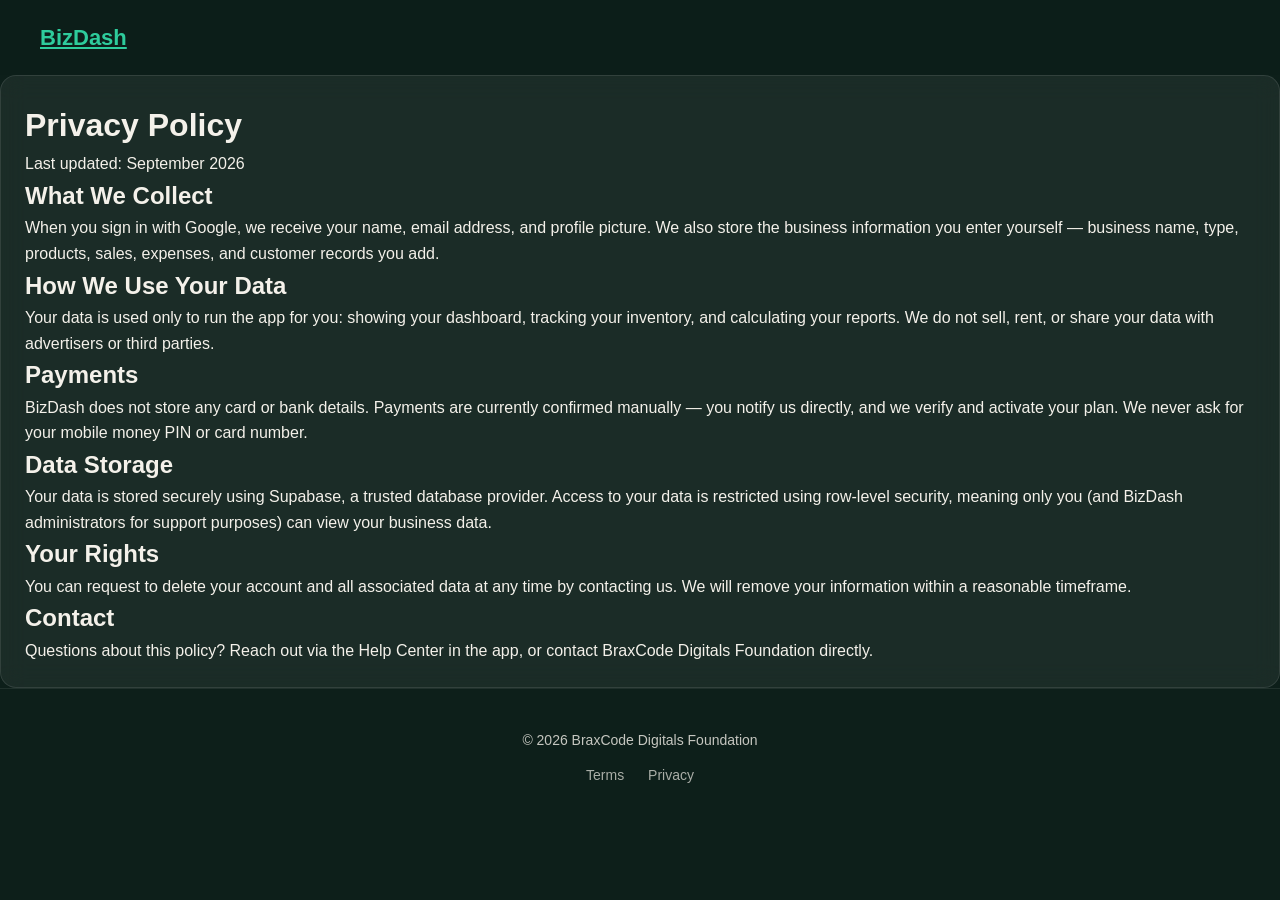
==== legal/privacy.html @ 827ef686 "Add privacy policy page to legal directory" ====
<!DOCTYPE html>
<html lang="en">
<head>
  <meta charset="UTF-8">
  <meta name="viewport" content="width=device-width, initial-scale=1.0">
  <title>Privacy Policy - BizDash</title>
  <link rel="stylesheet" href="../style.css">
  <link rel="stylesheet" href="legal.css">
</head>
<body>

  <header class="site-header">
    <a href="../index.html" class="logo">BizDash</a>
  </header>

  <div class="legal-page">
    <div class="legal-container glass-card">
      <h1>Privacy Policy</h1>
      <p class="updated">Last updated: September 2026</p>

      <h2>What We Collect</h2>
      <p>When you sign in with Google, we receive your name, email address, and profile picture. We also store the business information you enter yourself — business name, type, products, sales, expenses, and customer records you add.</p>

      <h2>How We Use Your Data</h2>
      <p>Your data is used only to run the app for you: showing your dashboard, tracking your inventory, and calculating your reports. We do not sell, rent, or share your data with advertisers or third parties.</p>

      <h2>Payments</h2>
      <p>BizDash does not store any card or bank details. Payments are currently confirmed manually — you notify us directly, and we verify and activate your plan. We never ask for your mobile money PIN or card number.</p>

      <h2>Data Storage</h2>
      <p>Your data is stored securely using Supabase, a trusted database provider. Access to your data is restricted using row-level security, meaning only you (and BizDash administrators for support purposes) can view your business data.</p>

      <h2>Your Rights</h2>
      <p>You can request to delete your account and all associated data at any time by contacting us. We will remove your information within a reasonable timeframe.</p>

      <h2>Contact</h2>
      <p>Questions about this policy? Reach out via the Help Center in the app, or contact BraxCode Digitals Foundation directly.</p>
    </div>
  </div>

  <footer class="site-footer">
    <p>&copy; 2026 BraxCode Digitals Foundation</p>
    <div class="footer-links">
      <a href="terms.html">Terms</a>
      <a href="privacy.html">Privacy</a>
    </div>
  </footer>

</body>
</html>
---- style.css ----
/* Base setup */
* {
  margin: 0;
  padding: 0;
  box-sizing: border-box;
}

body {
  font-family: 'Segoe UI', sans-serif;
  background: #0d1f1a;
  color: #f4f1ea;
  line-height: 1.6;
}

.glass-card {
  background: rgba(255, 255, 255, 0.06);
  backdrop-filter: blur(12px);
  border: 1px solid rgba(255, 255, 255, 0.1);
  border-radius: 16px;
  padding: 24px;
}

/* Header */
.site-header {
  display: flex;
  justify-content: space-between;
  align-items: center;
  padding: 20px 40px;
  position: sticky;
  top: 0;
  background: rgba(13, 31, 26, 0.9);
  backdrop-filter: blur(10px);
  z-index: 100;
}

.logo {
  font-size: 22px;
  font-weight: 700;
  color: #2ecc9c;
}

.site-header nav a {
  color: #f4f1ea;
  text-decoration: none;
  margin-left: 28px;
  font-size: 15px;
  opacity: 0.85;
}

.site-header nav a:hover {
  opacity: 1;
  color: #2ecc9c;
}

/* Hamburger button - hidden by default on desktop */
.menu-toggle {
  display: none;
  background: none;
  border: none;
  color: #f4f1ea;
  font-size: 26px;
  cursor: pointer;
}

/* Hero */
.hero {
  text-align: center;
  padding: 100px 24px 80px;
  max-width: 700px;
  margin: 0 auto;
}

.hero h1 {
  font-size: 40px;
  color: #2ecc9c;
  margin-bottom: 16px;
}

.hero p {
  font-size: 17px;
  opacity: 0.85;
  margin-bottom: 32px;
}

.cta-button {
  display: inline-block;
  background: #2ecc9c;
  color: #0d1f1a;
  padding: 14px 32px;
  border-radius: 10px;
  font-weight: 700;
  text-decoration: none;
  font-size: 16px;
}

.cta-button:hover {
  opacity: 0.9;
}

/* Shared section styling */
section {
  max-width: 1000px;
  margin: 0 auto;
  padding: 60px 24px;
}

section h2 {
  text-align: center;
  font-size: 28px;
  color: #2ecc9c;
  margin-bottom: 40px;
}

/* Features */
.feature-grid {
  display: grid;
  grid-template-columns: repeat(3, 1fr);
  gap: 24px;
}

.feature-card h3 {
  margin-bottom: 12px;
  font-size: 18px;
}

.feature-card p {
  font-size: 14px;
  opacity: 0.85;
}

/* Pricing */
.pricing-grid {
  display: grid;
  grid-template-columns: repeat(4, 1fr);
  gap: 20px;
}

.price-card {
  text-align: center;
}

.price-card h3 {
  font-size: 16px;
  opacity: 0.85;
  margin-bottom: 12px;
}

.price-card .price {
  font-size: 24px;
  font-weight: 700;
  color: #2ecc9c;
}

/* Testimonials */
.testimonials {
  text-align: center;
}

.coming-soon {
  opacity: 0.6;
  font-style: italic;
}

/* Footer */
.site-footer {
  text-align: center;
  padding: 40px 24px;
  border-top: 1px solid rgba(255, 255, 255, 0.1);
  opacity: 0.8;
  font-size: 14px;
}

.footer-links {
  margin-top: 12px;
}

.footer-links a {
  color: #f4f1ea;
  text-decoration: none;
  margin: 0 10px;
  opacity: 0.85;
}

.footer-links a:hover {
  color: #2ecc9c;
  opacity: 1;
}

/* Mobile responsiveness - ONE combined media query */
@media (max-width: 768px) {
  .feature-grid {
    grid-template-columns: 1fr;
  }

  .pricing-grid {
    grid-template-columns: repeat(2, 1fr);
  }

  .hero h1 {
    font-size: 28px;
  }

  .menu-toggle {
    display: block;
  }

  .site-header {
    position: relative;
  }

  .site-header nav {
    display: none;
    flex-direction: column;
    position: absolute;
    top: 100%;
    left: 0;
    width: 100%;
    background: rgba(13, 31, 26, 0.98);
    padding: 20px 0;
  }

  .site-header nav.nav-open {
    display: flex;
  }

  .site-header nav a {
    margin: 12px 24px;
  }
}
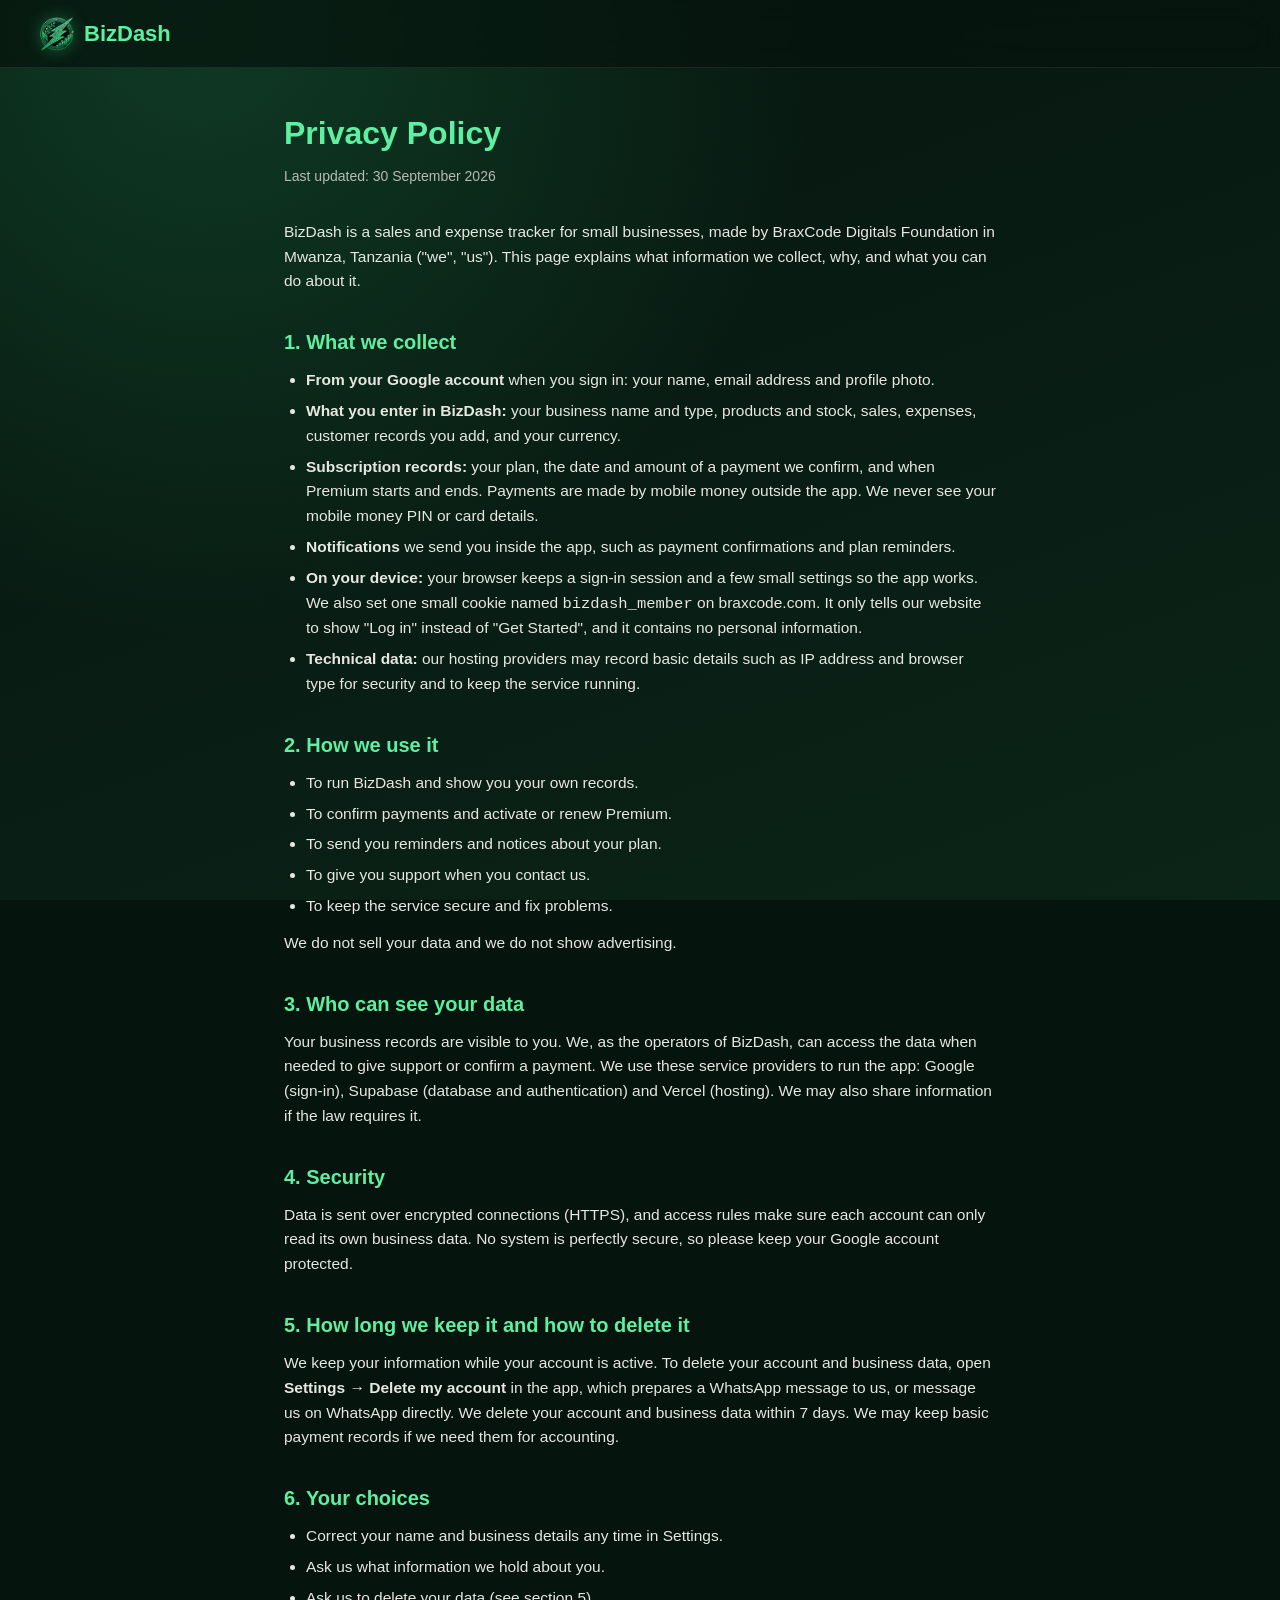
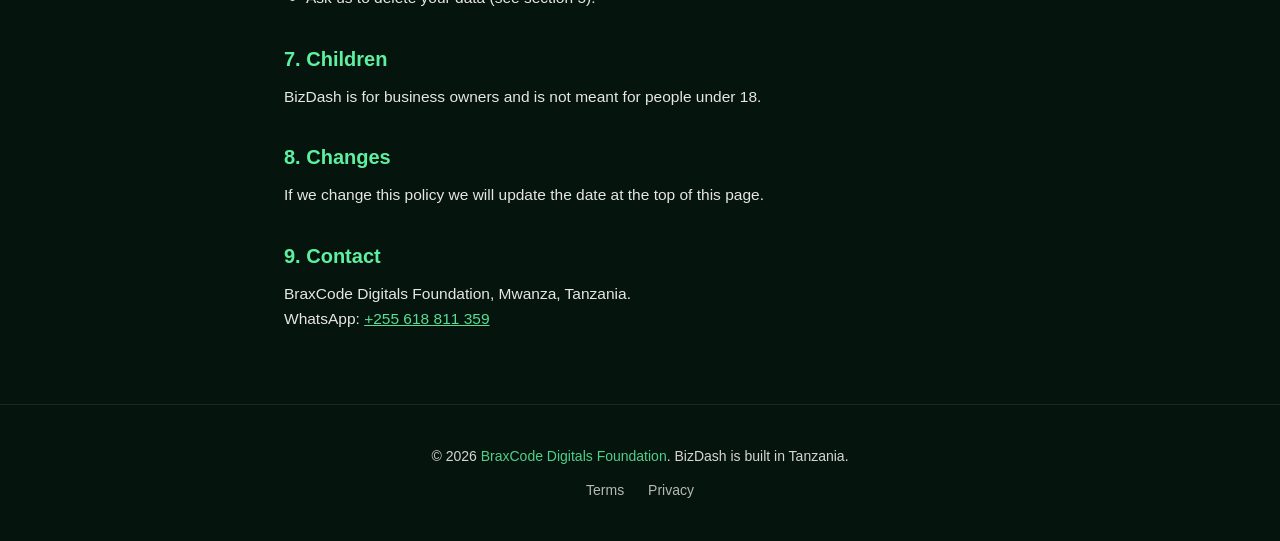
==== commit e39738f1: "Revise privacy policy with updated information Updated the privacy policy to clarify data collection" ====
--- a/legal/privacy.html
+++ b/legal/privacy.html
@@ -4,45 +4,90 @@
   <meta charset="UTF-8">
   <meta name="viewport" content="width=device-width, initial-scale=1.0">
   <title>Privacy Policy - BizDash</title>
+  <meta name="description" content="How BizDash, by BraxCode Digitals Foundation, collects, uses and protects your information.">
+  <meta name="theme-color" content="#06140e">
+  <link rel="canonical" href="https://bizdash.braxcode.com/legal/privacy.html">
+  <link rel="icon" href="/favicon.ico" sizes="any">
+  <link rel="icon" type="image/png" sizes="32x32" href="/favicon-32.png">
+  <link rel="apple-touch-icon" href="/apple-touch-icon.png">
   <link rel="stylesheet" href="../style.css">
-  <link rel="stylesheet" href="legal.css">
+  <style>
+    .legal { max-width: 760px; margin: 0 auto; padding: 40px 24px 60px; }
+    .legal h1 { font-size: 32px; color: var(--emerald-400); margin-bottom: 6px; }
+    .legal .updated { font-size: 14px; opacity: 0.7; margin-bottom: 32px; }
+    .legal h2 { font-size: 20px; color: var(--emerald-400); text-align: left; margin: 32px 0 10px; }
+    .legal p, .legal li { font-size: 15.5px; opacity: 0.92; }
+    .legal p { margin-bottom: 12px; }
+    .legal ul { margin: 0 0 12px 22px; }
+    .legal li { margin-bottom: 6px; }
+    .legal a { color: var(--emerald-400); }
+    .site-header a.logo { text-decoration: none; }
+  </style>
 </head>
 <body>
 
   <header class="site-header">
-    <a href="../index.html" class="logo">BizDash</a>
+    <a class="logo" href="/"><img src="../logo.webp" alt="" class="logo-img" width="34" height="34"> BizDash</a>
   </header>
 
-  <div class="legal-page">
-    <div class="legal-container glass-card">
-      <h1>Privacy Policy</h1>
-      <p class="updated">Last updated: September 2026</p>
+  <main class="legal">
+    <h1>Privacy Policy</h1>
+    <p class="updated">Last updated: 30 September 2026</p>
 
-      <h2>What We Collect</h2>
-      <p>When you sign in with Google, we receive your name, email address, and profile picture. We also store the business information you enter yourself — business name, type, products, sales, expenses, and customer records you add.</p>
+    <p>BizDash is a sales and expense tracker for small businesses, made by BraxCode Digitals Foundation in Mwanza, Tanzania ("we", "us"). This page explains what information we collect, why, and what you can do about it.</p>
 
-      <h2>How We Use Your Data</h2>
-      <p>Your data is used only to run the app for you: showing your dashboard, tracking your inventory, and calculating your reports. We do not sell, rent, or share your data with advertisers or third parties.</p>
+    <h2>1. What we collect</h2>
+    <ul>
+      <li><strong>From your Google account</strong> when you sign in: your name, email address and profile photo.</li>
+      <li><strong>What you enter in BizDash:</strong> your business name and type, products and stock, sales, expenses, customer records you add, and your currency.</li>
+      <li><strong>Subscription records:</strong> your plan, the date and amount of a payment we confirm, and when Premium starts and ends. Payments are made by mobile money outside the app. We never see your mobile money PIN or card details.</li>
+      <li><strong>Notifications</strong> we send you inside the app, such as payment confirmations and plan reminders.</li>
+      <li><strong>On your device:</strong> your browser keeps a sign-in session and a few small settings so the app works. We also set one small cookie named <code>bizdash_member</code> on braxcode.com. It only tells our website to show "Log in" instead of "Get Started", and it contains no personal information.</li>
+      <li><strong>Technical data:</strong> our hosting providers may record basic details such as IP address and browser type for security and to keep the service running.</li>
+    </ul>
 
-      <h2>Payments</h2>
-      <p>BizDash does not store any card or bank details. Payments are currently confirmed manually — you notify us directly, and we verify and activate your plan. We never ask for your mobile money PIN or card number.</p>
+    <h2>2. How we use it</h2>
+    <ul>
+      <li>To run BizDash and show you your own records.</li>
+      <li>To confirm payments and activate or renew Premium.</li>
+      <li>To send you reminders and notices about your plan.</li>
+      <li>To give you support when you contact us.</li>
+      <li>To keep the service secure and fix problems.</li>
+    </ul>
+    <p>We do not sell your data and we do not show advertising.</p>
 
-      <h2>Data Storage</h2>
-      <p>Your data is stored securely using Supabase, a trusted database provider. Access to your data is restricted using row-level security, meaning only you (and BizDash administrators for support purposes) can view your business data.</p>
+    <h2>3. Who can see your data</h2>
+    <p>Your business records are visible to you. We, as the operators of BizDash, can access the data when needed to give support or confirm a payment. We use these service providers to run the app: Google (sign-in), Supabase (database and authentication) and Vercel (hosting). We may also share information if the law requires it.</p>
 
-      <h2>Your Rights</h2>
-      <p>You can request to delete your account and all associated data at any time by contacting us. We will remove your information within a reasonable timeframe.</p>
+    <h2>4. Security</h2>
+    <p>Data is sent over encrypted connections (HTTPS), and access rules make sure each account can only read its own business data. No system is perfectly secure, so please keep your Google account protected.</p>
 
-      <h2>Contact</h2>
-      <p>Questions about this policy? Reach out via the Help Center in the app, or contact BraxCode Digitals Foundation directly.</p>
-    </div>
-  </div>
+    <h2>5. How long we keep it and how to delete it</h2>
+    <p>We keep your information while your account is active. To delete your account and business data, open <strong>Settings → Delete my account</strong> in the app, which prepares a WhatsApp message to us, or message us on WhatsApp directly. We delete your account and business data within 7 days. We may keep basic payment records if we need them for accounting.</p>
+
+    <h2>6. Your choices</h2>
+    <ul>
+      <li>Correct your name and business details any time in Settings.</li>
+      <li>Ask us what information we hold about you.</li>
+      <li>Ask us to delete your data (see section 5).</li>
+    </ul>
+
+    <h2>7. Children</h2>
+    <p>BizDash is for business owners and is not meant for people under 18.</p>
+
+    <h2>8. Changes</h2>
+    <p>If we change this policy we will update the date at the top of this page.</p>
+
+    <h2>9. Contact</h2>
+    <p>BraxCode Digitals Foundation, Mwanza, Tanzania.<br>
+    WhatsApp: <a href="https://wa.me/255618811359">+255 618 811 359</a></p>
+  </main>
 
   <footer class="site-footer">
-    <p>&copy; 2026 BraxCode Digitals Foundation</p>
+    <p>&copy; 2026 <a href="https://braxcode.com">BraxCode Digitals Foundation</a>. BizDash is built in Tanzania.</p>
     <div class="footer-links">
-      <a href="terms.html">Terms</a>
-      <a href="privacy.html">Privacy</a>
+      <a href="/legal/terms.html">Terms</a>
+      <a href="/legal/privacy.html">Privacy</a>
     </div>
   </footer>
 
--- a/style.css
+++ b/style.css
@@ -1,55 +1,116 @@
-/* Base setup */
+/* ==========================================================
+   BizDash landing page - style.css
+   Same brand as the app: bright emerald + glass on deep green.
+   Every class name from the old file is kept, so index.html
+   works without changes.
+   ========================================================== */
+
+/* ---------- Brand colors (change here, the whole page updates) ---------- */
+:root {
+  --emerald-950: #06140e;
+  --emerald-900: #0b2418;
+  --emerald-700: #1fa463;
+  --emerald-500: #34d67f;
+  --emerald-400: #5df0a0;
+  --emerald-glow: rgba(52, 214, 127, 0.35);
+
+  --sand-50: #faf8f4;
+  --ink: #141814;
+
+  --glass-bg: rgba(255, 255, 255, 0.08);
+  --glass-border: rgba(255, 255, 255, 0.18);
+  --glass-shadow: 0 4px 16px rgba(0, 0, 0, 0.25);
+}
+
+/* ---------- Base setup ---------- */
 * {
   margin: 0;
   padding: 0;
   box-sizing: border-box;
 }
 
+html {
+  scroll-behavior: smooth;
+}
+
 body {
-  font-family: 'Segoe UI', sans-serif;
-  background: #0d1f1a;
-  color: #f4f1ea;
+  font-family:
+    -apple-system, BlinkMacSystemFont, "Segoe UI", Roboto, sans-serif;
+  background:
+    radial-gradient(circle at 15% 0%, rgba(52, 214, 127, 0.2), transparent 45%),
+    linear-gradient(160deg, var(--emerald-950), var(--emerald-900));
+  background-attachment: fixed;
+  background-color: var(--emerald-950);
+  color: var(--sand-50);
   line-height: 1.6;
-}
-
+  min-height: 100vh;
+}
+
+img {
+  max-width: 100%;
+}
+
+/* Visible keyboard focus (for accessibility) */
+a:focus-visible,
+button:focus-visible {
+  outline: 2px solid var(--emerald-400);
+  outline-offset: 3px;
+}
+
+/* ---------- Glass card ---------- */
 .glass-card {
-  background: rgba(255, 255, 255, 0.06);
-  backdrop-filter: blur(12px);
-  border: 1px solid rgba(255, 255, 255, 0.1);
-  border-radius: 16px;
+  background: var(--glass-bg);
+  backdrop-filter: blur(16px);
+  -webkit-backdrop-filter: blur(16px);
+  border: 1px solid var(--glass-border);
+  border-radius: 18px;
   padding: 24px;
-}
-
-/* Header */
+  box-shadow: var(--glass-shadow);
+}
+
+/* ---------- Header ---------- */
 .site-header {
   display: flex;
   justify-content: space-between;
   align-items: center;
-  padding: 20px 40px;
+  padding: 16px 40px;
   position: sticky;
   top: 0;
-  background: rgba(13, 31, 26, 0.9);
-  backdrop-filter: blur(10px);
+  background: rgba(6, 20, 14, 0.75);
+  backdrop-filter: blur(14px);
+  -webkit-backdrop-filter: blur(14px);
+  border-bottom: 1px solid rgba(255, 255, 255, 0.08);
   z-index: 100;
 }
 
 .logo {
+  display: flex;
+  align-items: center;
+  gap: 10px;
   font-size: 22px;
-  font-weight: 700;
-  color: #2ecc9c;
+  font-weight: 800;
+  color: var(--emerald-400);
+}
+
+.logo-img {
+  width: 34px;
+  height: 34px;
+  object-fit: contain;
+  filter: drop-shadow(0 0 8px var(--emerald-glow));
 }
 
 .site-header nav a {
-  color: #f4f1ea;
+  color: var(--sand-50);
   text-decoration: none;
   margin-left: 28px;
   font-size: 15px;
   opacity: 0.85;
+  transition: color 0.2s, opacity 0.2s;
 }
 
 .site-header nav a:hover {
   opacity: 1;
-  color: #2ecc9c;
+  color: var(--emerald-400);
 }
 
 /* Hamburger button - hidden by default on desktop */
@@ -57,61 +118,117 @@
   display: none;
   background: none;
   border: none;
-  color: #f4f1ea;
+  color: var(--sand-50);
   font-size: 26px;
   cursor: pointer;
 }
 
-/* Hero */
+/* ---------- Hero ---------- */
 .hero {
   text-align: center;
-  padding: 100px 24px 80px;
+  padding: 90px 24px 80px;
   max-width: 700px;
   margin: 0 auto;
 }
 
+.hero-logo {
+  width: 110px;
+  height: 110px;
+  object-fit: contain;
+  margin-bottom: 20px;
+  filter: drop-shadow(0 0 24px var(--emerald-glow));
+}
+
 .hero h1 {
-  font-size: 40px;
-  color: #2ecc9c;
+  font-size: 42px;
+  line-height: 1.2;
+  color: var(--emerald-400);
   margin-bottom: 16px;
 }
 
 .hero p {
   font-size: 17px;
-  opacity: 0.85;
-  margin-bottom: 32px;
-}
-
+  max-width: 560px;
+  margin: 0 auto 32px;
+  opacity: 0.88;
+}
+
+.hero-actions {
+  display: flex;
+  flex-wrap: wrap;
+  justify-content: center;
+  gap: 12px;
+}
+
+/* Main button: solid, bright, glowing */
 .cta-button {
   display: inline-block;
-  background: #2ecc9c;
-  color: #0d1f1a;
+  background: linear-gradient(135deg, var(--emerald-400), var(--emerald-500));
+  color: var(--ink);
   padding: 14px 32px;
-  border-radius: 10px;
+  border-radius: 14px;
+  font-weight: 800;
+  text-decoration: none;
+  font-size: 16px;
+  box-shadow:
+    0 6px 20px var(--emerald-glow),
+    inset 0 1px 0 rgba(255, 255, 255, 0.45);
+  transition: transform 0.15s ease, filter 0.15s ease;
+}
+
+.cta-button:active {
+  transform: scale(0.97);
+}
+
+/* Second button (for example "Log in"): outlined, quieter */
+.cta-secondary {
+  display: inline-block;
+  background: transparent;
+  color: var(--emerald-400);
+  padding: 13px 28px;
+  border: 1.5px solid var(--emerald-500);
+  border-radius: 14px;
   font-weight: 700;
   text-decoration: none;
   font-size: 16px;
-}
-
-.cta-button:hover {
-  opacity: 0.9;
-}
-
-/* Shared section styling */
+  transition: background 0.2s, transform 0.15s ease;
+}
+
+.cta-secondary:active {
+  transform: scale(0.97);
+}
+
+/* Hover effects only on devices with a mouse */
+@media (hover: hover) {
+  .cta-button:hover {
+    transform: translateY(-2px);
+    filter: brightness(1.08);
+  }
+
+  .cta-secondary:hover {
+    background: rgba(52, 214, 127, 0.14);
+  }
+}
+
+/* ---------- Shared section styling ---------- */
 section {
   max-width: 1000px;
   margin: 0 auto;
   padding: 60px 24px;
 }
 
+section[id] {
+  scroll-margin-top: 80px;
+}
+
 section h2 {
   text-align: center;
   font-size: 28px;
-  color: #2ecc9c;
+  color: var(--emerald-400);
   margin-bottom: 40px;
 }
 
-/* Features */
+/* ---------- Features ---------- */
 .feature-grid {
   display: grid;
   grid-template-columns: repeat(3, 1fr);
@@ -125,10 +242,20 @@
 
 .feature-card p {
   font-size: 14px;
-  opacity: 0.85;
-}
-
-/* Pricing */
+  opacity: 0.88;
+}
+
+/* Lucide icons inside headings */
+h3 i,
+h3 [data-lucide] {
+  vertical-align: middle;
+  margin-right: 6px;
+  width: 20px;
+  height: 20px;
+  color: var(--emerald-400);
+}
+
+/* ---------- Pricing ---------- */
 .pricing-grid {
   display: grid;
   grid-template-columns: repeat(4, 1fr);
@@ -141,17 +268,18 @@
 
 .price-card h3 {
   font-size: 16px;
-  opacity: 0.85;
+  opacity: 0.88;
   margin-bottom: 12px;
 }
 
 .price-card .price {
   font-size: 24px;
-  font-weight: 700;
-  color: #2ecc9c;
-}
-
-/* Testimonials */
+  font-weight: 800;
+  color: var(--emerald-400);
+  font-variant-numeric: tabular-nums;
+}
+
+/* ---------- Testimonials ---------- */
 .testimonials {
   text-align: center;
 }
@@ -161,12 +289,12 @@
   font-style: italic;
 }
 
-/* Footer */
+/* ---------- Footer ---------- */
 .site-footer {
   text-align: center;
   padding: 40px 24px;
   border-top: 1px solid rgba(255, 255, 255, 0.1);
-  opacity: 0.8;
+  opacity: 0.85;
   font-size: 14px;
 }
 
@@ -175,18 +303,46 @@
 }
 
 .footer-links a {
-  color: #f4f1ea;
+  color: var(--sand-50);
   text-decoration: none;
   margin: 0 10px;
   opacity: 0.85;
+  transition: color 0.2s, opacity 0.2s;
 }
 
 .footer-links a:hover {
-  color: #2ecc9c;
+  color: var(--emerald-400);
   opacity: 1;
 }
 
-/* Mobile responsiveness - ONE combined media query */
+/* ---------- One page-load moment (logo, headline, text, button) ---------- */
+@keyframes pop-in {
+  from { opacity: 0; transform: scale(0.85); }
+  to   { opacity: 1; transform: scale(1); }
+}
+
+@keyframes fade-up {
+  from { opacity: 0; transform: translateY(14px); }
+  to   { opacity: 1; transform: translateY(0); }
+}
+
+.hero-logo {
+  animation: pop-in 0.6s ease-out both;
+}
+
+.hero h1 {
+  animation: fade-up 0.6s 0.15s ease-out both;
+}
+
+.hero p {
+  animation: fade-up 0.6s 0.3s ease-out both;
+}
+
+.hero-actions {
+  animation: fade-up 0.6s 0.45s ease-out both;
+}
+
+/* ---------- Mobile responsiveness - ONE combined media query ---------- */
 @media (max-width: 768px) {
   .feature-grid {
     grid-template-columns: 1fr;
@@ -196,6 +352,10 @@
     grid-template-columns: repeat(2, 1fr);
   }
 
+  .hero {
+    padding: 60px 20px 50px;
+  }
+
   .hero h1 {
     font-size: 28px;
   }
@@ -205,7 +365,8 @@
   }
 
   .site-header {
-    position: relative;
+    position: sticky;
+    padding: 14px 20px;
   }
 
   .site-header nav {
@@ -215,7 +376,8 @@
     top: 100%;
     left: 0;
     width: 100%;
-    background: rgba(13, 31, 26, 0.98);
+    background: rgba(6, 20, 14, 0.98);
+    border-bottom: 1px solid rgba(255, 255, 255, 0.08);
     padding: 20px 0;
   }
 
@@ -227,3 +389,20 @@
     margin: 12px 24px;
   }
 }
+.site-footer p a {
+  color: var(--emerald-400);
+  text-decoration: none;
+}
+
+.site-footer p a:hover {
+  text-decoration: underline;
+}
+
+/* ---------- Respect people who turn animations off ---------- */
+@media (prefers-reduced-motion: reduce) {
+  * {
+    animation: none !important;
+    transition: none !important;
+    scroll-behavior: auto !important;
+  }
+}
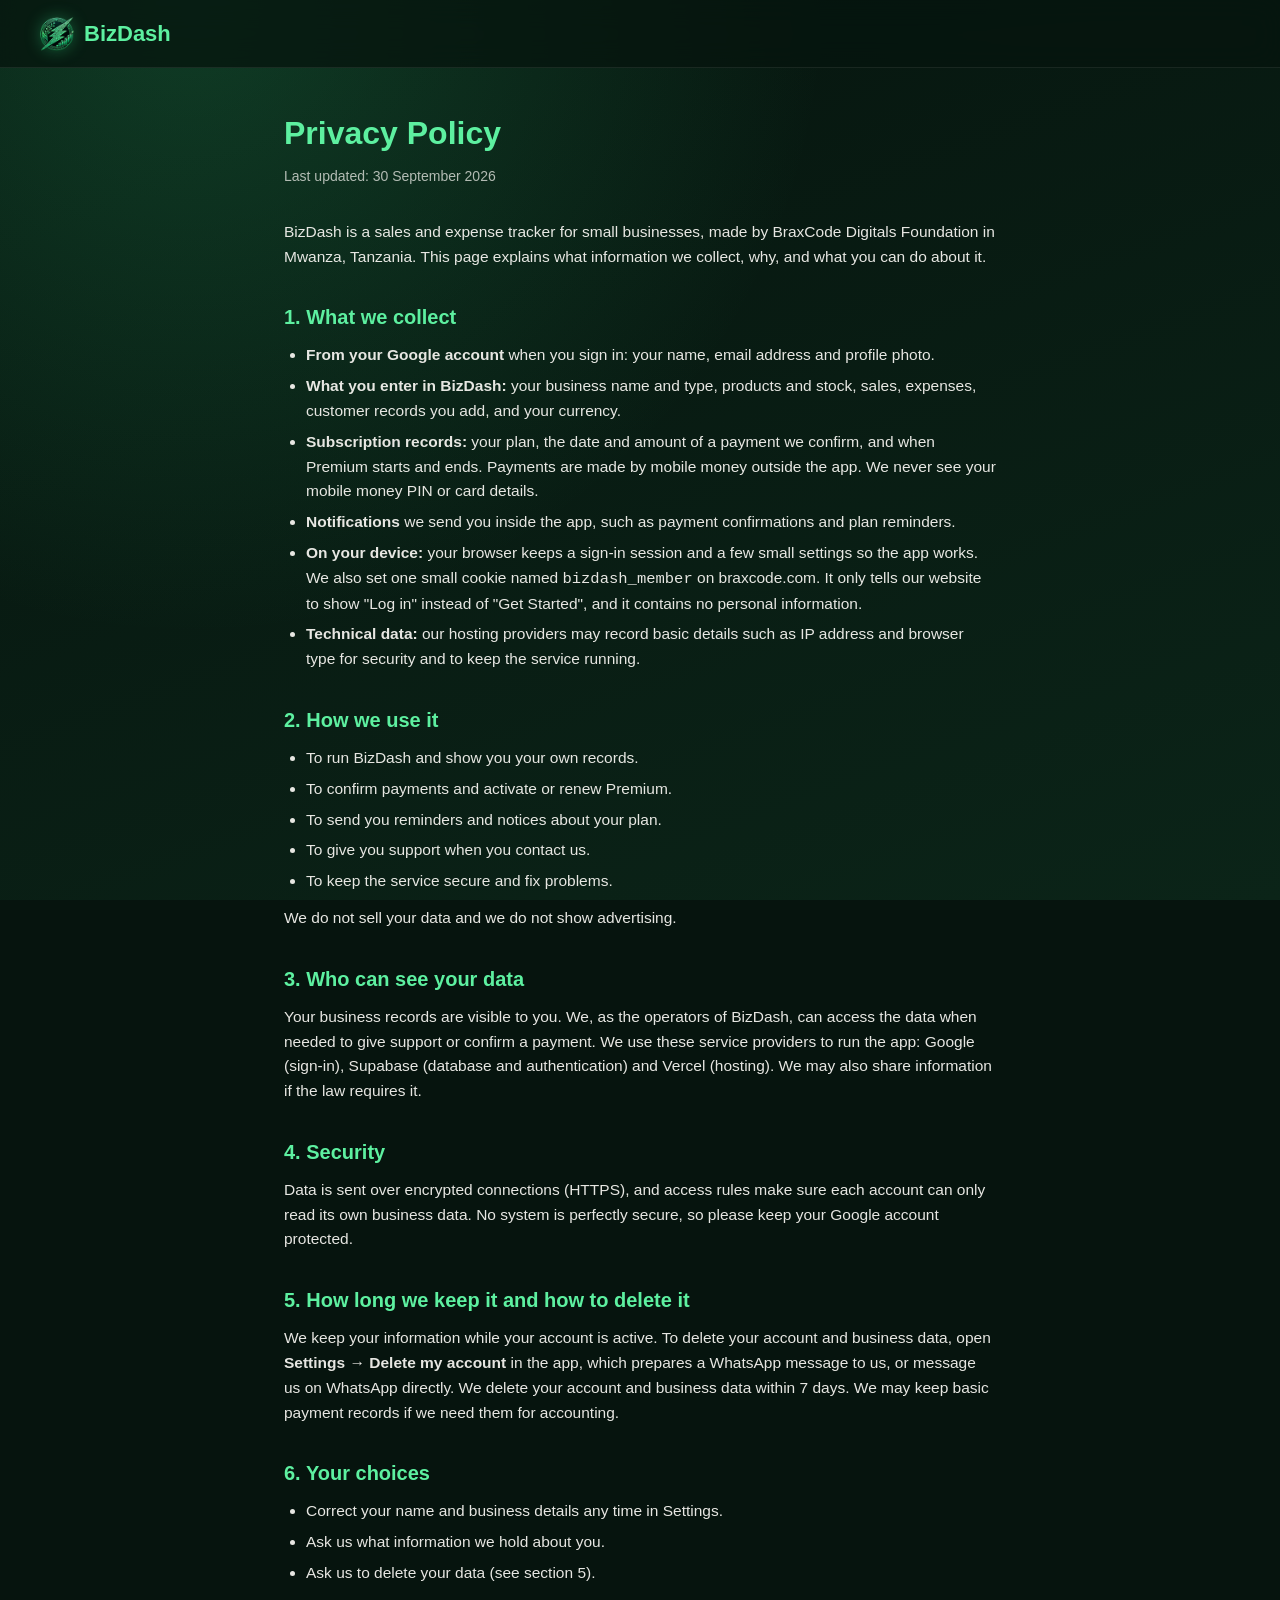
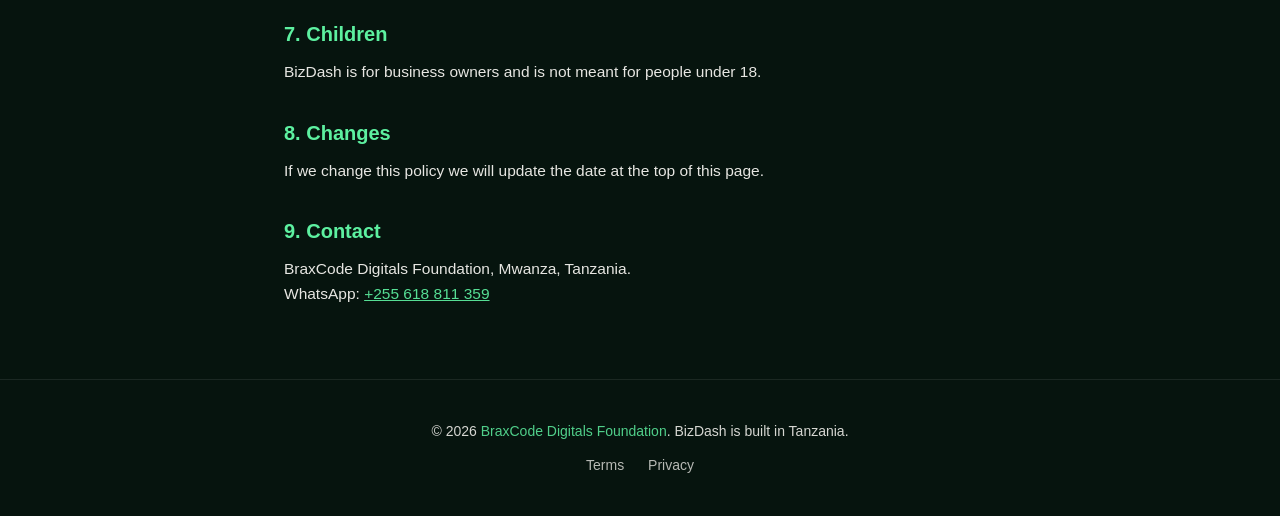
==== commit eabdfab3: "Remove quotation marks from privacy policy text" ====
--- a/legal/privacy.html
+++ b/legal/privacy.html
@@ -34,7 +34,7 @@
     <h1>Privacy Policy</h1>
     <p class="updated">Last updated: 30 September 2026</p>
 
-    <p>BizDash is a sales and expense tracker for small businesses, made by BraxCode Digitals Foundation in Mwanza, Tanzania ("we", "us"). This page explains what information we collect, why, and what you can do about it.</p>
+    <p>BizDash is a sales and expense tracker for small businesses, made by BraxCode Digitals Foundation in Mwanza, Tanzania. This page explains what information we collect, why, and what you can do about it.</p>
 
     <h2>1. What we collect</h2>
     <ul>
